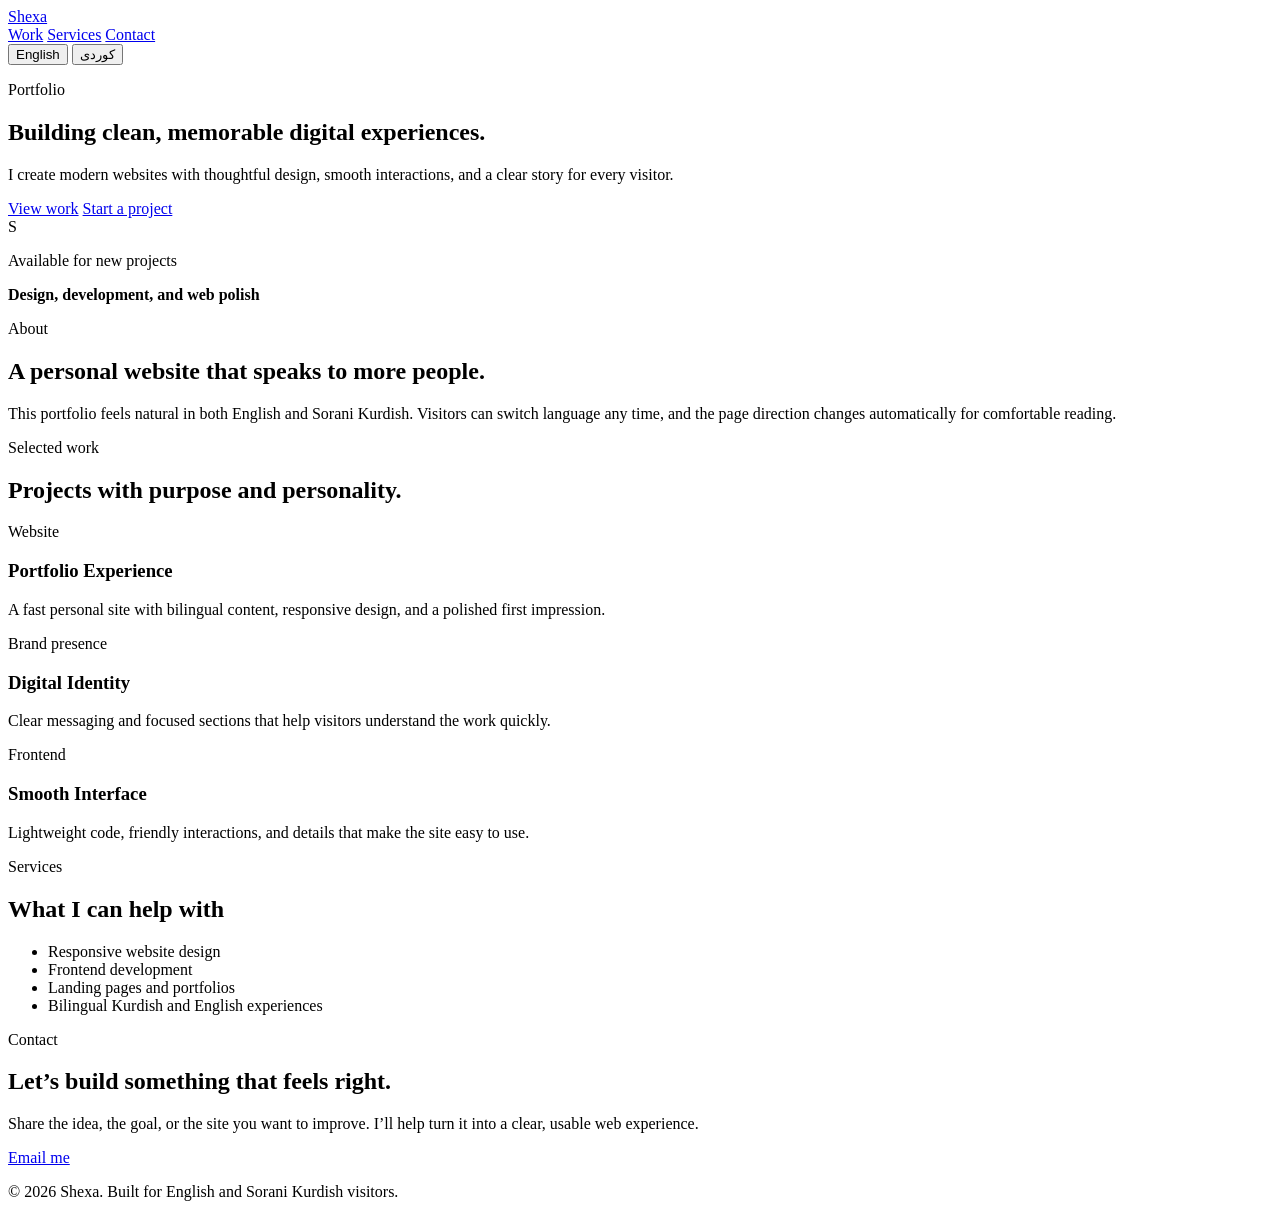
==== index.html @ 01191fd8 "Add bilingual portfolio page" ====
<!doctype html>
<html lang="en" dir="ltr">
  <head>
    <meta charset="UTF-8" />
    <meta name="viewport" content="width=device-width, initial-scale=1.0" />
    <meta name="description" content="Shexa portfolio with English and Sorani Kurdish language support." />
    <title>Shexa Portfolio</title>
    <link rel="preconnect" href="https://fonts.googleapis.com" />
    <link rel="preconnect" href="https://fonts.gstatic.com" crossorigin />
    <link href="https://fonts.googleapis.com/css2?family=Noto+Sans:wght@400;600;700;800&family=Noto+Sans+Arabic:wght@400;600;700;800&display=swap" rel="stylesheet" />
    <link rel="stylesheet" href="styles.css" />
  </head>
  <body>
    <header class="site-header">
      <a class="brand" href="#top">Shexa</a>
      <nav class="main-nav" aria-label="Primary navigation">
        <a href="#work" data-i18n="nav.work">Work</a>
        <a href="#services" data-i18n="nav.services">Services</a>
        <a href="#contact" data-i18n="nav.contact">Contact</a>
      </nav>
      <div class="language-switcher" aria-label="Language selector">
        <button class="lang-button active" type="button" data-lang="en" aria-pressed="true"><span class="flag flag-us" aria-hidden="true"></span><span>English</span></button>
        <button class="lang-button" type="button" data-lang="ku" aria-pressed="false"><span class="flag flag-kurdistan" aria-hidden="true"></span><span>کوردی</span></button>
      </div>
    </header>

    <main id="top">
      <section class="hero">
        <div class="hero-copy">
          <p class="eyebrow" data-i18n="hero.eyebrow">Portfolio</p>
          <h1 data-i18n="hero.title">Building clean, memorable digital experiences.</h1>
          <p class="hero-text" data-i18n="hero.text">I create modern websites with thoughtful design, smooth interactions, and a clear story for every visitor.</p>
          <div class="hero-actions">
            <a class="primary-action" href="#work" data-i18n="hero.primary">View work</a>
            <a class="secondary-action" href="#contact" data-i18n="hero.secondary">Start a project</a>
          </div>
        </div>
        <div class="hero-panel" aria-label="Portfolio highlight">
          <div class="profile-mark">S</div>
          <p data-i18n="hero.panelLabel">Available for new projects</p>
          <strong data-i18n="hero.panelTitle">Design, development, and web polish</strong>
        </div>
      </section>

      <section class="section intro">
        <p class="section-kicker" data-i18n="intro.kicker">About</p>
        <h2 data-i18n="intro.title">A personal website that speaks to more people.</h2>
        <p data-i18n="intro.text">This portfolio feels natural in both English and Sorani Kurdish. Visitors can switch language any time, and the page direction changes automatically for comfortable reading.</p>
      </section>

      <section class="section" id="work">
        <p class="section-kicker" data-i18n="work.kicker">Selected work</p>
        <h2 data-i18n="work.title">Projects with purpose and personality.</h2>
        <div class="project-grid">
          <article class="project-card"><span data-i18n="work.card1Type">Website</span><h3 data-i18n="work.card1Title">Portfolio Experience</h3><p data-i18n="work.card1Text">A fast personal site with bilingual content, responsive design, and a polished first impression.</p></article>
          <article class="project-card"><span data-i18n="work.card2Type">Brand presence</span><h3 data-i18n="work.card2Title">Digital Identity</h3><p data-i18n="work.card2Text">Clear messaging and focused sections that help visitors understand the work quickly.</p></article>
          <article class="project-card"><span data-i18n="work.card3Type">Frontend</span><h3 data-i18n="work.card3Title">Smooth Interface</h3><p data-i18n="work.card3Text">Lightweight code, friendly interactions, and details that make the site easy to use.</p></article>
        </div>
      </section>

      <section class="section services" id="services">
        <div><p class="section-kicker" data-i18n="services.kicker">Services</p><h2 data-i18n="services.title">What I can help with</h2></div>
        <ul class="service-list">
          <li data-i18n="services.item1">Responsive website design</li>
          <li data-i18n="services.item2">Frontend development</li>
          <li data-i18n="services.item3">Landing pages and portfolios</li>
          <li data-i18n="services.item4">Bilingual Kurdish and English experiences</li>
        </ul>
      </section>

      <section class="contact-band" id="contact">
        <p class="section-kicker" data-i18n="contact.kicker">Contact</p>
        <h2 data-i18n="contact.title">Let’s build something that feels right.</h2>
        <p data-i18n="contact.text">Share the idea, the goal, or the site you want to improve. I’ll help turn it into a clear, usable web experience.</p>
        <a class="primary-action" href="mailto:hello@example.com" data-i18n="contact.action">Email me</a>
      </section>
    </main>

    <footer class="site-footer"><p data-i18n="footer.copy">© 2026 Shexa. Built for English and Sorani Kurdish visitors.</p></footer>
    <script src="script.js"></script>
  </body>
</html>
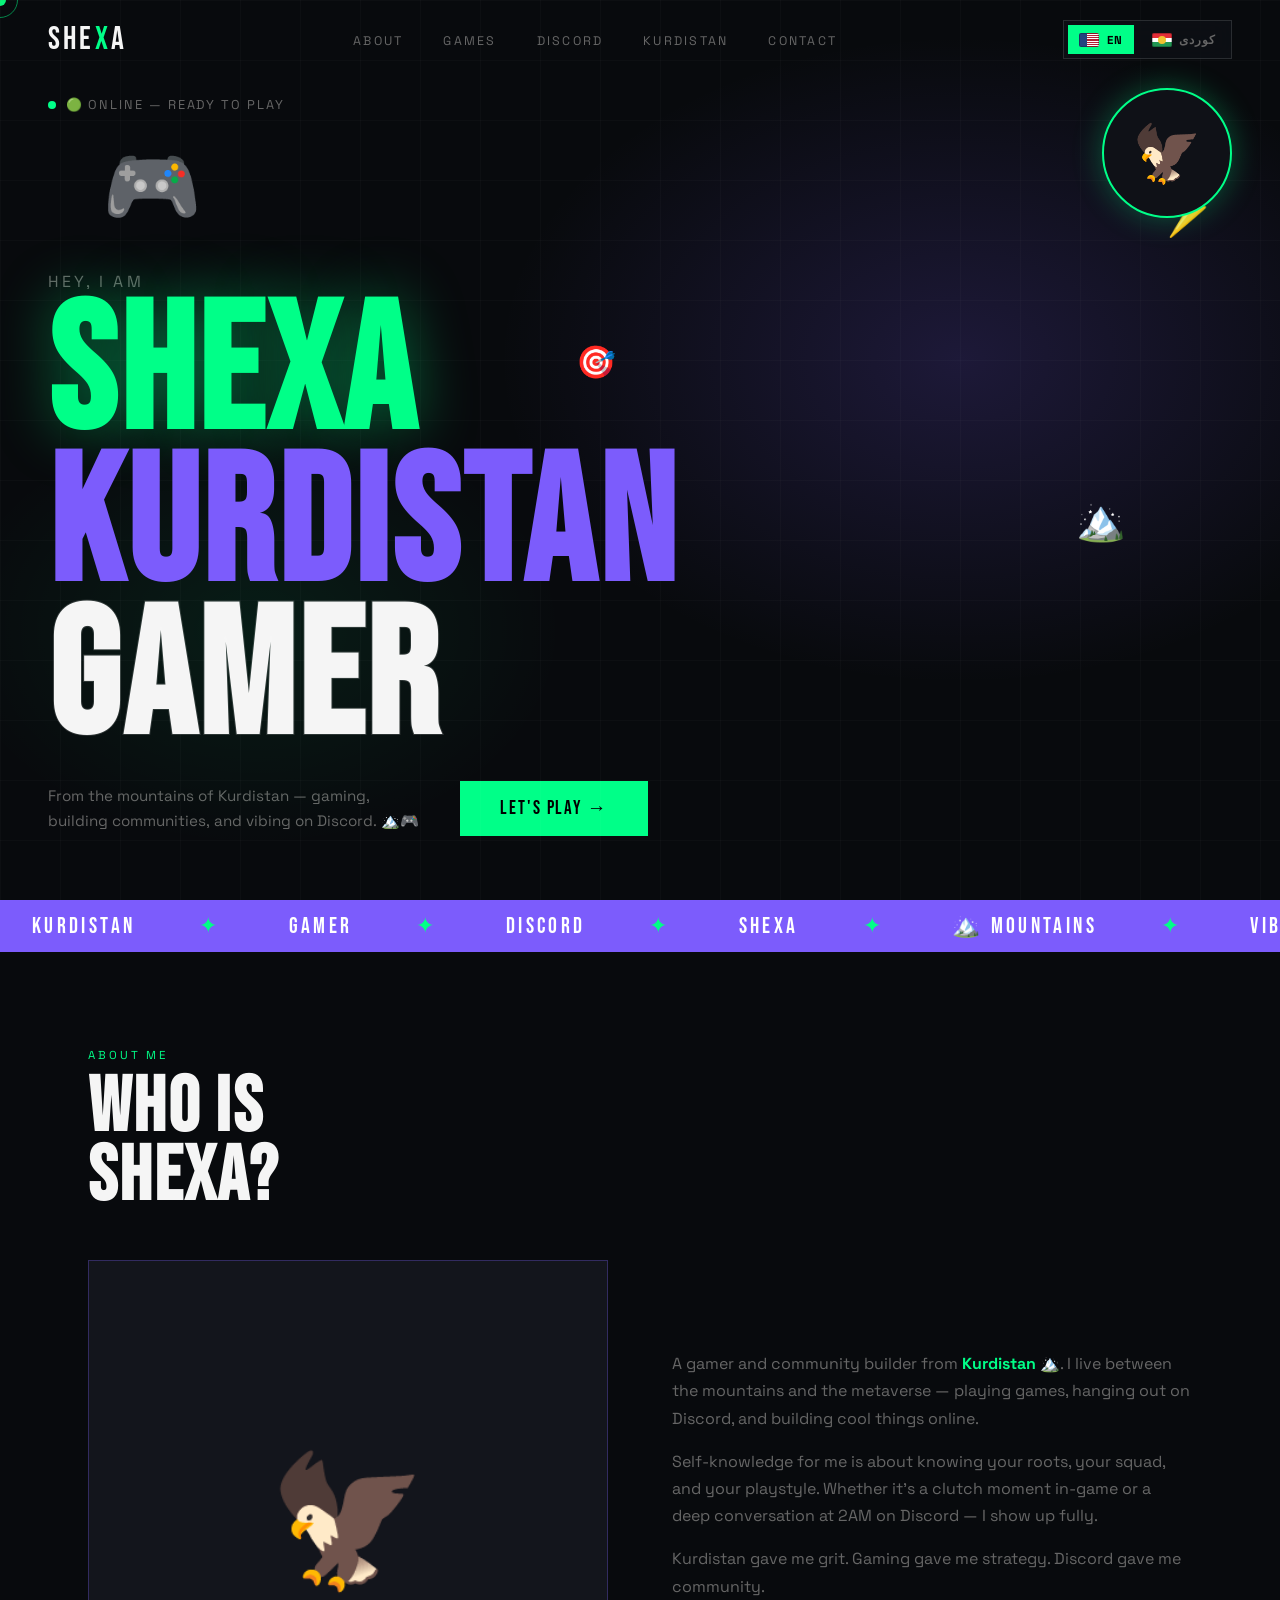
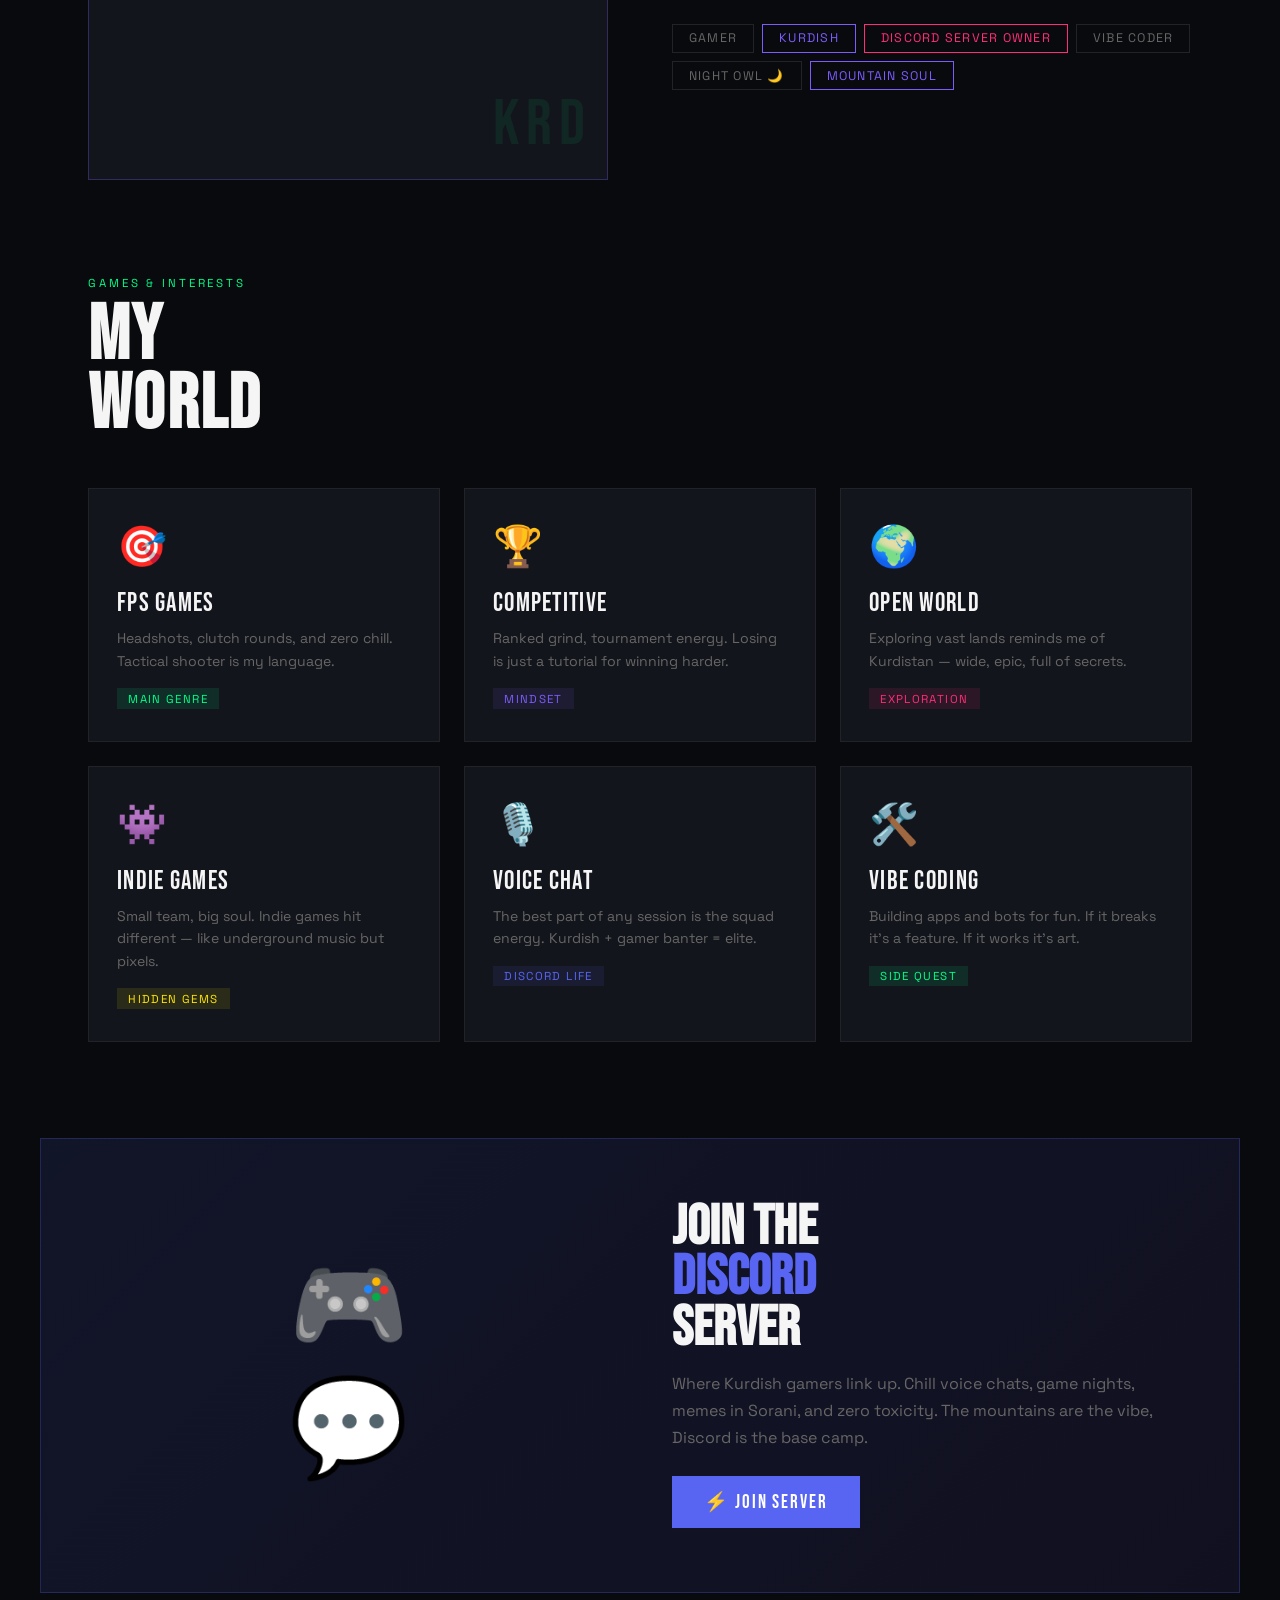
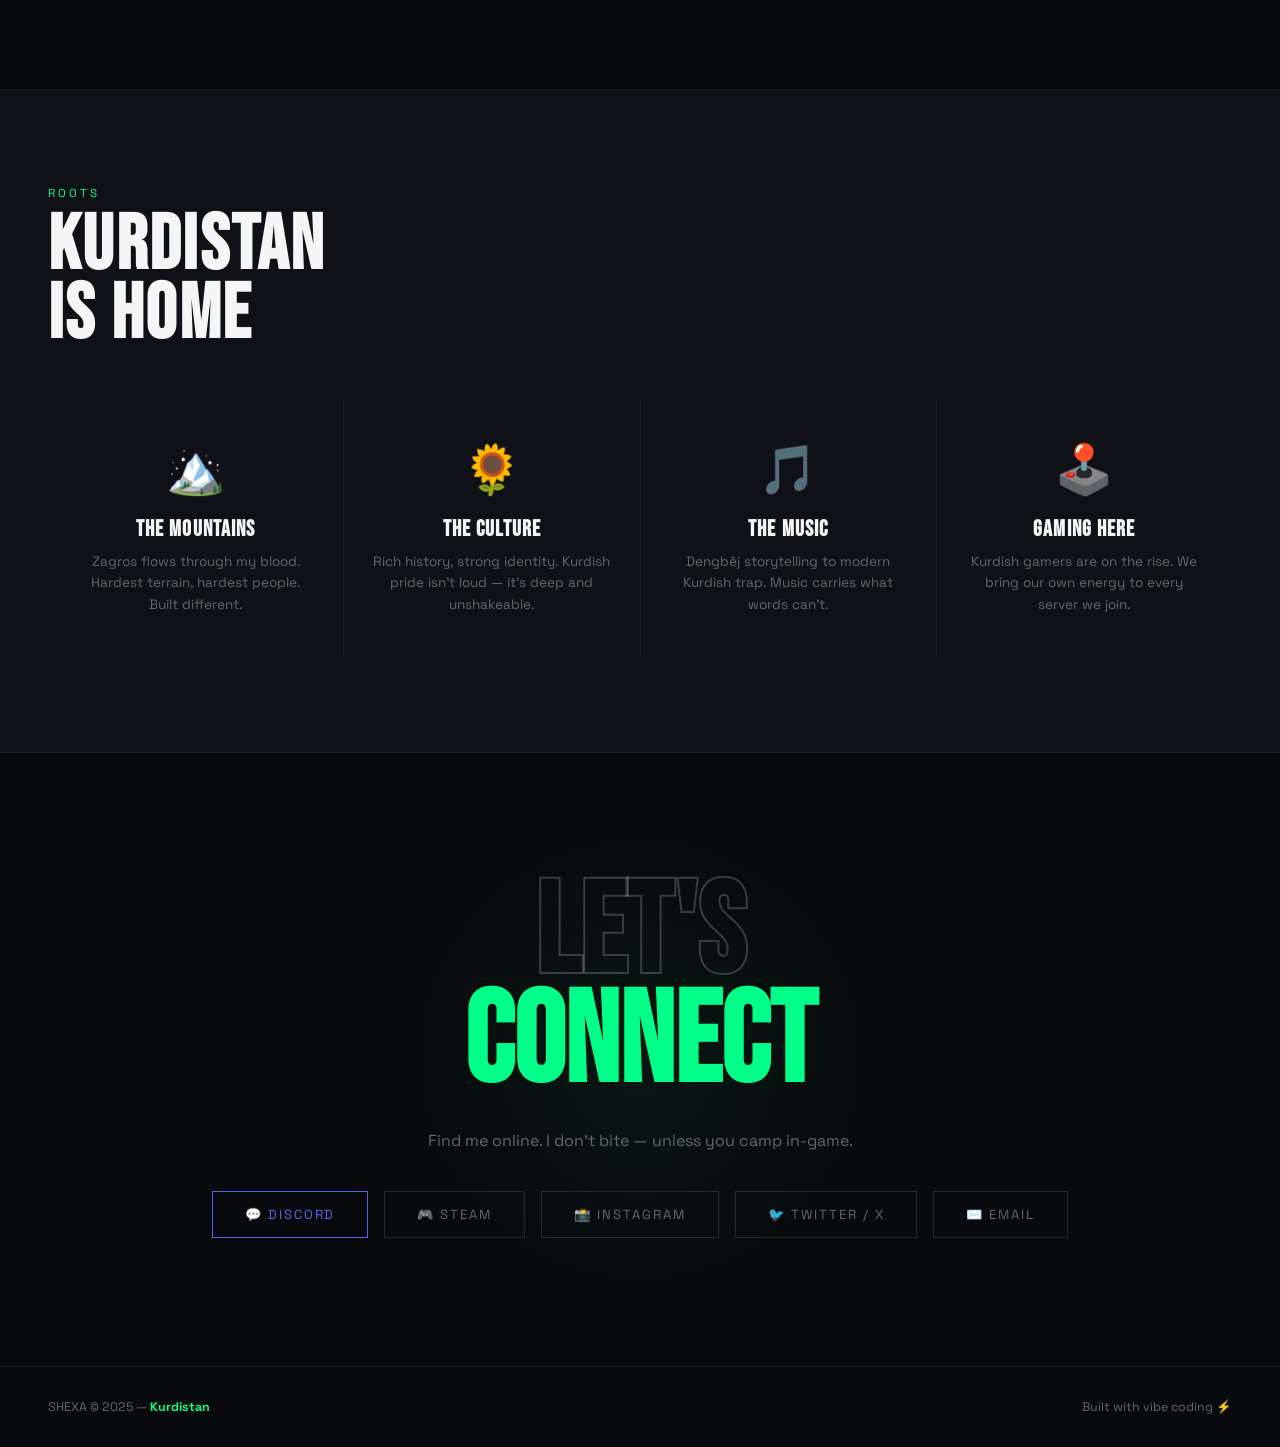
==== commit 45497dc8: "Restore original site with bilingual support" ====
--- a/index.html
+++ b/index.html
@@ -1,82 +1,429 @@
-<!doctype html>
+<!DOCTYPE html>
 <html lang="en" dir="ltr">
-  <head>
-    <meta charset="UTF-8" />
-    <meta name="viewport" content="width=device-width, initial-scale=1.0" />
-    <meta name="description" content="Shexa portfolio with English and Sorani Kurdish language support." />
-    <title>Shexa Portfolio</title>
-    <link rel="preconnect" href="https://fonts.googleapis.com" />
-    <link rel="preconnect" href="https://fonts.gstatic.com" crossorigin />
-    <link href="https://fonts.googleapis.com/css2?family=Noto+Sans:wght@400;600;700;800&family=Noto+Sans+Arabic:wght@400;600;700;800&display=swap" rel="stylesheet" />
-    <link rel="stylesheet" href="styles.css" />
-  </head>
-  <body>
-    <header class="site-header">
-      <a class="brand" href="#top">Shexa</a>
-      <nav class="main-nav" aria-label="Primary navigation">
-        <a href="#work" data-i18n="nav.work">Work</a>
-        <a href="#services" data-i18n="nav.services">Services</a>
-        <a href="#contact" data-i18n="nav.contact">Contact</a>
-      </nav>
-      <div class="language-switcher" aria-label="Language selector">
-        <button class="lang-button active" type="button" data-lang="en" aria-pressed="true"><span class="flag flag-us" aria-hidden="true"></span><span>English</span></button>
-        <button class="lang-button" type="button" data-lang="ku" aria-pressed="false"><span class="flag flag-kurdistan" aria-hidden="true"></span><span>کوردی</span></button>
+<head>
+<meta charset="UTF-8"/>
+<meta name="viewport" content="width=device-width,initial-scale=1.0"/>
+<title>Shexa Kurdistan Portfolio</title>
+<link href="https://fonts.googleapis.com/css2?family=Bebas+Neue&family=Noto+Sans+Arabic:wght@400;500;700&family=Space+Grotesk:wght@300;400;500;700&display=swap" rel="stylesheet"/>
+<style>
+*,*::before,*::after{box-sizing:border-box;margin:0;padding:0;}
+:root{
+  --bg:#080a0d;
+  --surface:#0f1117;
+  --card:#13151c;
+  --neon:#00ff88;
+  --purple:#7c5cfc;
+  --pink:#ff2d78;
+  --yellow:#ffe600;
+  --text:#f5f5f5;
+  --muted:#666;
+  --discord:#5865f2;
+  --bebas:'Bebas Neue',sans-serif;
+  --body:'Space Grotesk',sans-serif;
+  --kurdish:'Noto Sans Arabic','Space Grotesk',sans-serif;
+}
+html{scroll-behavior:smooth;}
+body{
+  background:var(--bg);
+  color:var(--text);
+  font-family:var(--body);
+  overflow-x:hidden;
+  cursor:none;
+}
+body[dir="rtl"]{font-family:var(--kurdish);}
+body[dir="rtl"] .hero-name,body[dir="rtl"] .sec-title,body[dir="rtl"] .gc-title,body[dir="rtl"] .discord-text h2,body[dir="rtl"] .contact-title,body[dir="rtl"] .nav-logo,body[dir="rtl"] .hero-cta,body[dir="rtl"] .discord-btn{font-family:var(--kurdish);font-weight:700;letter-spacing:0;}
+body[dir="rtl"] .nav-links a,body[dir="rtl"] .sec-label,body[dir="rtl"] .hero-eyebrow,body[dir="rtl"] .gc-tag,body[dir="rtl"] .cl{text-transform:none;letter-spacing:0;}
+.cursor{
+  width:12px;height:12px;
+  background:var(--neon);
+  border-radius:50%;
+  position:fixed;
+  pointer-events:none;
+  z-index:9999;
+  transform:translate(-50%,-50%);
+  transition:transform 0.1s,width 0.2s,height 0.2s;
+  mix-blend-mode:difference;
+}
+.cursor-ring{
+  width:36px;height:36px;
+  border:1px solid var(--neon);
+  border-radius:50%;
+  position:fixed;
+  pointer-events:none;
+  z-index:9998;
+  transform:translate(-50%,-50%);
+  transition:transform 0.15s ease,width 0.2s,height 0.2s;
+  opacity:0.5;
+}
+nav{
+  position:fixed;top:0;left:0;right:0;z-index:100;
+  display:flex;align-items:center;justify-content:space-between;
+  padding:1.25rem 3rem;
+  gap:2rem;
+}
+.nav-logo{
+  font-family:var(--bebas);
+  font-size:2rem;letter-spacing:0.1em;
+  color:var(--text);
+  position:relative;
+}
+.nav-logo span{color:var(--neon);}
+.nav-links{display:flex;gap:2.5rem;list-style:none;align-items:center;}
+.nav-links a{
+  color:var(--muted);text-decoration:none;
+  font-size:0.78rem;letter-spacing:0.18em;text-transform:uppercase;
+  transition:color 0.2s;
+}
+.nav-links a:hover{color:var(--neon);}
+.lang-switch{display:flex;align-items:center;gap:.45rem;padding:.25rem;border:1px solid rgba(255,255,255,.12);background:rgba(15,17,23,.72);backdrop-filter:blur(12px);}
+.lang-btn{display:inline-flex;align-items:center;gap:.45rem;border:0;background:transparent;color:var(--muted);font:700 .72rem var(--body);letter-spacing:.08em;text-transform:uppercase;padding:.45rem .7rem;cursor:none;transition:all .2s;}
+.lang-btn.active{background:var(--neon);color:#000;}
+.flag{width:20px;height:14px;display:inline-block;border-radius:2px;box-shadow:inset 0 0 0 1px rgba(0,0,0,.25);overflow:hidden;}
+.flag-us{background:linear-gradient(90deg,#24437f 0 42%,transparent 42%),repeating-linear-gradient(#b22234 0 7.69%,#fff 7.69% 15.38%);}
+.flag-krd{position:relative;background:linear-gradient(#e32d38 0 33.33%,#fff 33.33% 66.66%,#219653 66.66%);}
+.flag-krd::after{content:'';position:absolute;left:50%;top:50%;width:8px;height:8px;border-radius:50%;background:#f2c230;transform:translate(-50%,-50%);}
+.hero{
+  min-height:100vh;
+  display:flex;flex-direction:column;
+  justify-content:flex-end;
+  padding:0 3rem 4rem;
+  position:relative;overflow:hidden;
+}
+.hero-bg{
+  position:absolute;inset:0;
+  background:radial-gradient(ellipse 60% 60% at 75% 40%, rgba(124,92,252,0.18) 0%, transparent 60%),
+             radial-gradient(ellipse 40% 40% at 20% 70%, rgba(0,255,136,0.08) 0%, transparent 60%);
+}
+.hero-grid-overlay{
+  position:absolute;inset:0;
+  background-image:linear-gradient(rgba(255,255,255,0.02) 1px, transparent 1px),
+                   linear-gradient(90deg, rgba(255,255,255,0.02) 1px, transparent 1px);
+  background-size:60px 60px;
+}
+.hero-badge{
+  position:absolute;top:6rem;left:3rem;
+  display:flex;align-items:center;gap:0.6rem;
+  font-size:0.8rem;letter-spacing:0.15em;color:var(--muted);text-transform:uppercase;
+}
+body[dir="rtl"] .hero-badge{left:auto;right:3rem;letter-spacing:0;text-transform:none;}
+.hero-badge::before{content:'';width:8px;height:8px;background:var(--neon);border-radius:50%;animation:blink 1.5s infinite;}
+@keyframes blink{0%,100%{opacity:1}50%{opacity:0.2}}
+.blob{
+  position:absolute;font-size:5rem;
+  animation:float 5s ease-in-out infinite;
+  user-select:none;pointer-events:none;
+}
+.blob1{top:15%;left:8%;animation-delay:0s;}
+.blob2{top:20%;right:5%;font-size:3rem;animation-delay:1s;}
+.blob3{top:55%;right:12%;font-size:2.5rem;animation-delay:2s;}
+.blob4{top:38%;left:45%;font-size:2rem;animation-delay:0.5s;}
+@keyframes float{0%,100%{transform:translateY(0) rotate(0deg)}50%{transform:translateY(-20px) rotate(5deg)}}
+.avatar-wrap{
+  position:absolute;top:5.5rem;right:3rem;
+  width:130px;height:130px;
+  border-radius:50%;
+  border:2px solid var(--neon);
+  box-shadow:0 0 30px rgba(0,255,136,0.3);
+  overflow:hidden;
+  display:flex;align-items:center;justify-content:center;
+  background:var(--surface);
+  font-size:3.5rem;
+}
+body[dir="rtl"] .avatar-wrap{right:auto;left:3rem;}
+.hero-eyebrow{
+  font-size:1rem;letter-spacing:0.2em;text-transform:uppercase;
+  color:var(--muted);margin-bottom:0.5rem;
+}
+.hero-name{
+  font-family:var(--bebas);
+  font-size:clamp(5rem,14vw,13rem);
+  line-height:0.85;
+  letter-spacing:0.02em;
+  position:relative;
+  -webkit-text-stroke:2px rgba(255,255,255,0.15);
+  color:var(--text);
+}
+.hero-name .neon-word{color:var(--neon);-webkit-text-stroke:0px;text-shadow:0 0 60px rgba(0,255,136,0.4);}
+.hero-name .purple-word{color:var(--purple);-webkit-text-stroke:0px;}
+.hero-sub{display:flex;align-items:center;gap:2rem;margin-top:1.5rem;}
+.hero-desc{color:var(--muted);font-size:0.95rem;max-width:380px;line-height:1.6;}
+.hero-cta{
+  flex-shrink:0;
+  padding:1rem 2.5rem;
+  background:var(--neon);
+  color:#000;
+  font-family:var(--bebas);
+  font-size:1.2rem;letter-spacing:0.1em;
+  text-decoration:none;border:none;cursor:none;
+  transition:transform 0.2s,box-shadow 0.2s;
+  display:inline-block;
+}
+.hero-cta:hover{transform:scale(1.05);box-shadow:0 0 40px rgba(0,255,136,0.5);}
+.marquee-wrap{background:var(--purple);padding:0.75rem 0;overflow:hidden;white-space:nowrap;margin:0;}
+.marquee-track{display:inline-block;animation:marquee 18s linear infinite;}
+.marquee-track span{font-family:var(--bebas);font-size:1.4rem;letter-spacing:0.15em;color:#fff;margin:0 2rem;}
+body[dir="rtl"] .marquee-track span{font-family:var(--kurdish);letter-spacing:0;}
+.marquee-track span.dot{color:var(--neon);}
+@keyframes marquee{from{transform:translateX(0)}to{transform:translateX(-50%)}}
+.section{padding:6rem 3rem;max-width:1200px;margin:0 auto;}
+.sec-label{font-size:0.72rem;letter-spacing:0.25em;text-transform:uppercase;color:var(--neon);margin-bottom:0.75rem;}
+.sec-title{font-family:var(--bebas);font-size:clamp(3rem,6vw,5.5rem);line-height:0.9;letter-spacing:0.03em;margin-bottom:3rem;}
+.about-layout{display:grid;grid-template-columns:1fr 1fr;gap:4rem;align-items:center;}
+.about-img{aspect-ratio:1;background:var(--card);border:1px solid rgba(124,92,252,0.3);display:flex;align-items:center;justify-content:center;font-size:8rem;position:relative;overflow:hidden;}
+.about-img::after{content:'KRD';position:absolute;bottom:1rem;right:1rem;font-family:var(--bebas);font-size:4rem;color:rgba(0,255,136,0.08);letter-spacing:0.1em;}
+body[dir="rtl"] .about-img::after{right:auto;left:1rem;font-family:var(--kurdish);content:'کورد';letter-spacing:0;}
+.about-text p{color:var(--muted);margin-bottom:1rem;line-height:1.7;}
+.about-tags{display:flex;flex-wrap:wrap;gap:0.5rem;margin-top:1.5rem;}
+.tag{padding:0.35rem 1rem;font-size:0.78rem;letter-spacing:0.1em;text-transform:uppercase;border:1px solid rgba(255,255,255,0.1);color:var(--muted);transition:all 0.2s;cursor:none;}
+body[dir="rtl"] .tag{letter-spacing:0;text-transform:none;}
+.tag:hover{border-color:var(--neon);color:var(--neon);}
+.tag.purple{border-color:var(--purple);color:var(--purple);}
+.tag.pink{border-color:var(--pink);color:var(--pink);}
+.games-grid{display:grid;grid-template-columns:repeat(3,1fr);gap:1.5rem;}
+.game-card{background:var(--card);border:1px solid rgba(255,255,255,0.06);padding:2rem 1.75rem;position:relative;overflow:hidden;transition:transform 0.3s,border-color 0.3s;cursor:none;}
+.game-card:hover{transform:translateY(-6px);border-color:rgba(255,255,255,0.15);}
+.game-card:hover .gc-accent{opacity:1;}
+.gc-accent{position:absolute;top:0;left:0;right:0;height:3px;opacity:0;transition:opacity 0.3s;}
+.game-card:nth-child(1) .gc-accent{background:var(--neon);}.game-card:nth-child(2) .gc-accent{background:var(--purple);}.game-card:nth-child(3) .gc-accent{background:var(--pink);}.game-card:nth-child(4) .gc-accent{background:var(--yellow);}.game-card:nth-child(5) .gc-accent{background:var(--discord);}.game-card:nth-child(6) .gc-accent{background:var(--neon);}
+.gc-icon{font-size:2.5rem;margin-bottom:1rem;}
+.gc-title{font-family:var(--bebas);font-size:1.6rem;letter-spacing:0.05em;margin-bottom:0.5rem;}
+.gc-desc{color:var(--muted);font-size:0.88rem;line-height:1.6;}
+.gc-tag{display:inline-block;margin-top:1rem;padding:0.2rem 0.7rem;font-size:0.72rem;letter-spacing:0.12em;text-transform:uppercase;}
+.discord-section{background:linear-gradient(135deg, rgba(88,101,242,0.12) 0%, rgba(124,92,252,0.08) 100%);border:1px solid rgba(88,101,242,0.25);padding:4rem 3rem;display:grid;grid-template-columns:1fr 1fr;gap:4rem;align-items:center;max-width:1200px;margin:0 auto 6rem;}
+.discord-icon{font-size:6rem;text-align:center;animation:pulse 3s ease-in-out infinite;}
+@keyframes pulse{0%,100%{transform:scale(1)}50%{transform:scale(1.08)}}
+.discord-text h2{font-family:var(--bebas);font-size:3.5rem;line-height:0.9;margin-bottom:1rem;}
+.discord-text h2 span{color:var(--discord);}
+.discord-text p{color:var(--muted);margin-bottom:1.5rem;line-height:1.7;}
+.discord-btn{display:inline-flex;align-items:center;gap:0.75rem;padding:0.9rem 2rem;background:var(--discord);color:#fff;font-family:var(--bebas);font-size:1.2rem;letter-spacing:0.1em;text-decoration:none;border:none;cursor:none;transition:transform 0.2s,box-shadow 0.2s;}
+.discord-btn:hover{transform:scale(1.04);box-shadow:0 0 30px rgba(88,101,242,0.5);}
+.krd-section{background:var(--surface);border-top:1px solid rgba(255,255,255,0.05);border-bottom:1px solid rgba(255,255,255,0.05);padding:6rem 3rem;}
+.krd-inner{max-width:1200px;margin:0 auto;}
+.krd-grid{display:grid;grid-template-columns:repeat(4,1fr);gap:1px;background:rgba(255,255,255,0.05);margin-top:3rem;}
+.krd-tile{background:var(--surface);padding:2.5rem 1.75rem;text-align:center;transition:background 0.3s;cursor:none;}
+.krd-tile:hover{background:var(--card);}
+.krd-flag{font-size:3rem;margin-bottom:1rem;}
+.krd-tile h3{font-family:var(--bebas);font-size:1.4rem;letter-spacing:0.05em;margin-bottom:0.5rem;}
+body[dir="rtl"] .krd-tile h3{font-family:var(--kurdish);letter-spacing:0;}
+.krd-tile p{color:var(--muted);font-size:0.85rem;line-height:1.6;}
+.contact-wrap{text-align:center;padding:8rem 3rem;position:relative;overflow:hidden;}
+.contact-wrap::before{content:'';position:absolute;width:500px;height:500px;border-radius:50%;background:radial-gradient(circle, rgba(0,255,136,0.05) 0%, transparent 70%);top:50%;left:50%;transform:translate(-50%,-50%);pointer-events:none;}
+.contact-title{font-family:var(--bebas);font-size:clamp(4rem,10vw,9rem);line-height:0.85;margin-bottom:2rem;}
+.contact-title .outline{-webkit-text-stroke:2px rgba(255,255,255,0.2);color:transparent;}
+.contact-title .filled{color:var(--neon);}
+.contact-links{display:flex;gap:1rem;justify-content:center;flex-wrap:wrap;}
+.cl{padding:0.85rem 2rem;font-size:0.82rem;letter-spacing:0.15em;text-transform:uppercase;text-decoration:none;border:1px solid rgba(255,255,255,0.12);color:var(--muted);transition:all 0.2s;cursor:none;}
+.cl:hover{border-color:var(--neon);color:var(--neon);}.cl.disc{border-color:var(--discord);color:var(--discord);}.cl.disc:hover{background:var(--discord);color:#fff;}
+footer{border-top:1px solid rgba(255,255,255,0.05);padding:2rem 3rem;display:flex;justify-content:space-between;align-items:center;font-size:0.78rem;color:var(--muted);font-family:var(--body);}
+footer span b{color:var(--neon);}
+@media(max-width:900px){body{cursor:auto}.cursor,.cursor-ring{display:none}nav{padding:1rem 1.25rem;align-items:flex-start}.nav-links{gap:1rem;flex-wrap:wrap;justify-content:flex-end}.lang-switch{order:3}.hero{padding:0 1.25rem 3rem}.hero-badge{left:1.25rem}.avatar-wrap{right:1.25rem;width:92px;height:92px;font-size:2.8rem}.hero-sub{display:block}.hero-cta{margin-top:1.5rem}.about-layout,.games-grid,.discord-section,.krd-grid{grid-template-columns:1fr}.section,.krd-section,.contact-wrap{padding-left:1.25rem;padding-right:1.25rem}footer{display:block}.footer-built{display:block;margin-top:.6rem}}
+</style>
+</head>
+<body>
+
+<div class="cursor" id="cursor"></div>
+<div class="cursor-ring" id="ring"></div>
+
+<nav>
+  <div class="nav-logo">SHE<span>X</span>A</div>
+  <ul class="nav-links">
+    <li><a href="#about" data-i18n="nav.about">About</a></li>
+    <li><a href="#games" data-i18n="nav.games">Games</a></li>
+    <li><a href="#discord" data-i18n="nav.discord">Discord</a></li>
+    <li><a href="#kurdistan" data-i18n="nav.kurdistan">Kurdistan</a></li>
+    <li><a href="#contact" data-i18n="nav.contact">Contact</a></li>
+  </ul>
+  <div class="lang-switch" aria-label="Language selector">
+    <button class="lang-btn active" type="button" data-lang="en" aria-pressed="true"><span class="flag flag-us" aria-hidden="true"></span><span>EN</span></button>
+    <button class="lang-btn" type="button" data-lang="ku" aria-pressed="false"><span class="flag flag-krd" aria-hidden="true"></span><span>کوردی</span></button>
+  </div>
+</nav>
+
+<section class="hero">
+  <div class="hero-bg"></div>
+  <div class="hero-grid-overlay"></div>
+  <div class="hero-badge" data-i18n="hero.badge">🟢 Online — Ready to play</div>
+  <div class="blob blob1">🎮</div>
+  <div class="blob blob2">⚡</div>
+  <div class="blob blob3">🏔️</div>
+  <div class="blob blob4">🎯</div>
+  <div class="avatar-wrap">🦅</div>
+  <p class="hero-eyebrow" data-i18n="hero.eyebrow">Hey, I am</p>
+  <h1 class="hero-name">
+    <span class="neon-word" data-i18n="hero.name">SHEXA</span><br>
+    <span class="purple-word" data-i18n="hero.kurdistan">KURDISTAN</span><br>
+    <span data-i18n="hero.gamer">GAMER</span>
+  </h1>
+  <div class="hero-sub">
+    <p class="hero-desc" data-i18n="hero.desc">From the mountains of Kurdistan — gaming, building communities, and vibing on Discord. 🏔️🎮</p>
+    <a href="#contact" class="hero-cta" data-i18n="hero.cta">LET'S PLAY →</a>
+  </div>
+</section>
+
+<div class="marquee-wrap">
+  <div class="marquee-track">
+    <span data-i18n="marquee.kurdistan">KURDISTAN</span><span class="dot">✦</span>
+    <span data-i18n="marquee.gamer">GAMER</span><span class="dot">✦</span>
+    <span>DISCORD</span><span class="dot">✦</span>
+    <span>SHEXA</span><span class="dot">✦</span>
+    <span data-i18n="marquee.mountains">🏔️ MOUNTAINS</span><span class="dot">✦</span>
+    <span data-i18n="marquee.vibe">VIBE CODER</span><span class="dot">✦</span>
+    <span data-i18n="marquee.kurdistan2">KURDISTAN</span><span class="dot">✦</span>
+    <span data-i18n="marquee.gamer2">GAMER</span><span class="dot">✦</span>
+    <span>DISCORD</span><span class="dot">✦</span>
+    <span>SHEXA</span><span class="dot">✦</span>
+    <span data-i18n="marquee.mountains2">🏔️ MOUNTAINS</span><span class="dot">✦</span>
+    <span data-i18n="marquee.vibe2">VIBE CODER</span><span class="dot">✦</span>
+  </div>
+</div>
+
+<section class="section" id="about">
+  <p class="sec-label" data-i18n="about.label">About Me</p>
+  <h2 class="sec-title" data-i18n="about.title">WHO IS<br>SHEXA?</h2>
+  <div class="about-layout">
+    <div class="about-img">🦅</div>
+    <div class="about-text">
+      <p data-i18n="about.p1">A gamer and community builder from <strong style="color:var(--neon)">Kurdistan</strong> 🏔️. I live between the mountains and the metaverse — playing games, hanging out on Discord, and building cool things online.</p>
+      <p data-i18n="about.p2">Self-knowledge for me is about knowing your roots, your squad, and your playstyle. Whether it's a clutch moment in-game or a deep conversation at 2AM on Discord — I show up fully.</p>
+      <p data-i18n="about.p3">Kurdistan gave me grit. Gaming gave me strategy. Discord gave me community.</p>
+      <div class="about-tags">
+        <span class="tag" data-i18n="tag.gamer">Gamer</span>
+        <span class="tag purple" data-i18n="tag.kurdish">Kurdish</span>
+        <span class="tag pink" data-i18n="tag.discordOwner">Discord Server Owner</span>
+        <span class="tag" data-i18n="tag.vibeCoder">Vibe Coder</span>
+        <span class="tag" data-i18n="tag.nightOwl">Night Owl 🌙</span>
+        <span class="tag purple" data-i18n="tag.mountainSoul">Mountain Soul</span>
       </div>
-    </header>
-
-    <main id="top">
-      <section class="hero">
-        <div class="hero-copy">
-          <p class="eyebrow" data-i18n="hero.eyebrow">Portfolio</p>
-          <h1 data-i18n="hero.title">Building clean, memorable digital experiences.</h1>
-          <p class="hero-text" data-i18n="hero.text">I create modern websites with thoughtful design, smooth interactions, and a clear story for every visitor.</p>
-          <div class="hero-actions">
-            <a class="primary-action" href="#work" data-i18n="hero.primary">View work</a>
-            <a class="secondary-action" href="#contact" data-i18n="hero.secondary">Start a project</a>
-          </div>
-        </div>
-        <div class="hero-panel" aria-label="Portfolio highlight">
-          <div class="profile-mark">S</div>
-          <p data-i18n="hero.panelLabel">Available for new projects</p>
-          <strong data-i18n="hero.panelTitle">Design, development, and web polish</strong>
-        </div>
-      </section>
-
-      <section class="section intro">
-        <p class="section-kicker" data-i18n="intro.kicker">About</p>
-        <h2 data-i18n="intro.title">A personal website that speaks to more people.</h2>
-        <p data-i18n="intro.text">This portfolio feels natural in both English and Sorani Kurdish. Visitors can switch language any time, and the page direction changes automatically for comfortable reading.</p>
-      </section>
-
-      <section class="section" id="work">
-        <p class="section-kicker" data-i18n="work.kicker">Selected work</p>
-        <h2 data-i18n="work.title">Projects with purpose and personality.</h2>
-        <div class="project-grid">
-          <article class="project-card"><span data-i18n="work.card1Type">Website</span><h3 data-i18n="work.card1Title">Portfolio Experience</h3><p data-i18n="work.card1Text">A fast personal site with bilingual content, responsive design, and a polished first impression.</p></article>
-          <article class="project-card"><span data-i18n="work.card2Type">Brand presence</span><h3 data-i18n="work.card2Title">Digital Identity</h3><p data-i18n="work.card2Text">Clear messaging and focused sections that help visitors understand the work quickly.</p></article>
-          <article class="project-card"><span data-i18n="work.card3Type">Frontend</span><h3 data-i18n="work.card3Title">Smooth Interface</h3><p data-i18n="work.card3Text">Lightweight code, friendly interactions, and details that make the site easy to use.</p></article>
-        </div>
-      </section>
-
-      <section class="section services" id="services">
-        <div><p class="section-kicker" data-i18n="services.kicker">Services</p><h2 data-i18n="services.title">What I can help with</h2></div>
-        <ul class="service-list">
-          <li data-i18n="services.item1">Responsive website design</li>
-          <li data-i18n="services.item2">Frontend development</li>
-          <li data-i18n="services.item3">Landing pages and portfolios</li>
-          <li data-i18n="services.item4">Bilingual Kurdish and English experiences</li>
-        </ul>
-      </section>
-
-      <section class="contact-band" id="contact">
-        <p class="section-kicker" data-i18n="contact.kicker">Contact</p>
-        <h2 data-i18n="contact.title">Let’s build something that feels right.</h2>
-        <p data-i18n="contact.text">Share the idea, the goal, or the site you want to improve. I’ll help turn it into a clear, usable web experience.</p>
-        <a class="primary-action" href="mailto:hello@example.com" data-i18n="contact.action">Email me</a>
-      </section>
-    </main>
-
-    <footer class="site-footer"><p data-i18n="footer.copy">© 2026 Shexa. Built for English and Sorani Kurdish visitors.</p></footer>
-    <script src="script.js"></script>
-  </body>
+    </div>
+  </div>
+</section>
+
+<section class="section" id="games" style="padding-top:0;">
+  <p class="sec-label" data-i18n="games.label">Games & Interests</p>
+  <h2 class="sec-title" data-i18n="games.title">MY<br>WORLD</h2>
+  <div class="games-grid">
+    <div class="game-card"><div class="gc-accent"></div><div class="gc-icon">🎯</div><div class="gc-title" data-i18n="game1.title">FPS Games</div><p class="gc-desc" data-i18n="game1.desc">Headshots, clutch rounds, and zero chill. Tactical shooter is my language.</p><span class="gc-tag" style="background:rgba(0,255,136,0.1);color:var(--neon);" data-i18n="game1.tag">Main Genre</span></div>
+    <div class="game-card"><div class="gc-accent"></div><div class="gc-icon">🏆</div><div class="gc-title" data-i18n="game2.title">Competitive</div><p class="gc-desc" data-i18n="game2.desc">Ranked grind, tournament energy. Losing is just a tutorial for winning harder.</p><span class="gc-tag" style="background:rgba(124,92,252,0.1);color:var(--purple);" data-i18n="game2.tag">Mindset</span></div>
+    <div class="game-card"><div class="gc-accent"></div><div class="gc-icon">🌍</div><div class="gc-title" data-i18n="game3.title">Open World</div><p class="gc-desc" data-i18n="game3.desc">Exploring vast lands reminds me of Kurdistan — wide, epic, full of secrets.</p><span class="gc-tag" style="background:rgba(255,45,120,0.1);color:var(--pink);" data-i18n="game3.tag">Exploration</span></div>
+    <div class="game-card"><div class="gc-accent"></div><div class="gc-icon">👾</div><div class="gc-title" data-i18n="game4.title">Indie Games</div><p class="gc-desc" data-i18n="game4.desc">Small team, big soul. Indie games hit different — like underground music but pixels.</p><span class="gc-tag" style="background:rgba(255,230,0,0.1);color:var(--yellow);" data-i18n="game4.tag">Hidden Gems</span></div>
+    <div class="game-card"><div class="gc-accent"></div><div class="gc-icon">🎙️</div><div class="gc-title" data-i18n="game5.title">Voice Chat</div><p class="gc-desc" data-i18n="game5.desc">The best part of any session is the squad energy. Kurdish + gamer banter = elite.</p><span class="gc-tag" style="background:rgba(88,101,242,0.1);color:var(--discord);" data-i18n="game5.tag">Discord Life</span></div>
+    <div class="game-card"><div class="gc-accent"></div><div class="gc-icon">🛠️</div><div class="gc-title" data-i18n="game6.title">Vibe Coding</div><p class="gc-desc" data-i18n="game6.desc">Building apps and bots for fun. If it breaks it's a feature. If it works it's art.</p><span class="gc-tag" style="background:rgba(0,255,136,0.1);color:var(--neon);" data-i18n="game6.tag">Side Quest</span></div>
+  </div>
+</section>
+
+<div class="discord-section" id="discord">
+  <div class="discord-icon">🎮<br>💬</div>
+  <div class="discord-text">
+    <h2 data-i18n="discord.title">JOIN THE<br><span>DISCORD</span><br>SERVER</h2>
+    <p data-i18n="discord.desc">Where Kurdish gamers link up. Chill voice chats, game nights, memes in Sorani, and zero toxicity. The mountains are the vibe, Discord is the base camp.</p>
+    <a href="#" class="discord-btn" data-i18n="discord.cta">⚡ JOIN SERVER</a>
+  </div>
+</div>
+
+<div class="krd-section" id="kurdistan">
+  <div class="krd-inner">
+    <p class="sec-label" data-i18n="roots.label">Roots</p>
+    <h2 class="sec-title" data-i18n="roots.title">KURDISTAN<br>IS HOME</h2>
+    <div class="krd-grid">
+      <div class="krd-tile"><div class="krd-flag">🏔️</div><h3 data-i18n="root1.title">The Mountains</h3><p data-i18n="root1.desc">Zagros flows through my blood. Hardest terrain, hardest people. Built different.</p></div>
+      <div class="krd-tile"><div class="krd-flag">🌻</div><h3 data-i18n="root2.title">The Culture</h3><p data-i18n="root2.desc">Rich history, strong identity. Kurdish pride isn't loud — it's deep and unshakeable.</p></div>
+      <div class="krd-tile"><div class="krd-flag">🎵</div><h3 data-i18n="root3.title">The Music</h3><p data-i18n="root3.desc">Dengbêj storytelling to modern Kurdish trap. Music carries what words can't.</p></div>
+      <div class="krd-tile"><div class="krd-flag">🕹️</div><h3 data-i18n="root4.title">Gaming Here</h3><p data-i18n="root4.desc">Kurdish gamers are on the rise. We bring our own energy to every server we join.</p></div>
+    </div>
+  </div>
+</div>
+
+<section class="contact-wrap" id="contact">
+  <h2 class="contact-title" data-i18n="contact.title"><span class="outline">LET'S</span><br><span class="filled">CONNECT</span></h2>
+  <p style="color:var(--muted);margin-bottom:2.5rem;font-size:1rem;" data-i18n="contact.desc">Find me online. I don't bite — unless you camp in-game.</p>
+  <div class="contact-links">
+    <a href="#" class="cl disc" data-i18n="contact.discord">💬 Discord</a>
+    <a href="#" class="cl" data-i18n="contact.steam">🎮 Steam</a>
+    <a href="#" class="cl" data-i18n="contact.instagram">📸 Instagram</a>
+    <a href="#" class="cl" data-i18n="contact.twitter">🐦 Twitter / X</a>
+    <a href="#" class="cl" data-i18n="contact.email">✉️ Email</a>
+  </div>
+</section>
+
+<footer>
+  <span data-i18n="footer.copy">SHEXA © 2025 — <b>Kurdistan</b></span>
+  <span class="footer-built" data-i18n="footer.built">Built with vibe coding ⚡</span>
+</footer>
+
+<script>
+const translations={
+  en:{
+    "nav.about":"About","nav.games":"Games","nav.discord":"Discord","nav.kurdistan":"Kurdistan","nav.contact":"Contact",
+    "hero.badge":"🟢 Online — Ready to play","hero.eyebrow":"Hey, I am","hero.name":"SHEXA","hero.kurdistan":"KURDISTAN","hero.gamer":"GAMER","hero.desc":"From the mountains of Kurdistan — gaming, building communities, and vibing on Discord. 🏔️🎮","hero.cta":"LET'S PLAY →",
+    "marquee.kurdistan":"KURDISTAN","marquee.gamer":"GAMER","marquee.mountains":"🏔️ MOUNTAINS","marquee.vibe":"VIBE CODER","marquee.kurdistan2":"KURDISTAN","marquee.gamer2":"GAMER","marquee.mountains2":"🏔️ MOUNTAINS","marquee.vibe2":"VIBE CODER",
+    "about.label":"About Me","about.title":"WHO IS<br>SHEXA?","about.p1":"A gamer and community builder from <strong style=\"color:var(--neon)\">Kurdistan</strong> 🏔️. I live between the mountains and the metaverse — playing games, hanging out on Discord, and building cool things online.","about.p2":"Self-knowledge for me is about knowing your roots, your squad, and your playstyle. Whether it's a clutch moment in-game or a deep conversation at 2AM on Discord — I show up fully.","about.p3":"Kurdistan gave me grit. Gaming gave me strategy. Discord gave me community.",
+    "tag.gamer":"Gamer","tag.kurdish":"Kurdish","tag.discordOwner":"Discord Server Owner","tag.vibeCoder":"Vibe Coder","tag.nightOwl":"Night Owl 🌙","tag.mountainSoul":"Mountain Soul",
+    "games.label":"Games & Interests","games.title":"MY<br>WORLD","game1.title":"FPS Games","game1.desc":"Headshots, clutch rounds, and zero chill. Tactical shooter is my language.","game1.tag":"Main Genre","game2.title":"Competitive","game2.desc":"Ranked grind, tournament energy. Losing is just a tutorial for winning harder.","game2.tag":"Mindset","game3.title":"Open World","game3.desc":"Exploring vast lands reminds me of Kurdistan — wide, epic, full of secrets.","game3.tag":"Exploration","game4.title":"Indie Games","game4.desc":"Small team, big soul. Indie games hit different — like underground music but pixels.","game4.tag":"Hidden Gems","game5.title":"Voice Chat","game5.desc":"The best part of any session is the squad energy. Kurdish + gamer banter = elite.","game5.tag":"Discord Life","game6.title":"Vibe Coding","game6.desc":"Building apps and bots for fun. If it breaks it's a feature. If it works it's art.","game6.tag":"Side Quest",
+    "discord.title":"JOIN THE<br><span>DISCORD</span><br>SERVER","discord.desc":"Where Kurdish gamers link up. Chill voice chats, game nights, memes in Sorani, and zero toxicity. The mountains are the vibe, Discord is the base camp.","discord.cta":"⚡ JOIN SERVER",
+    "roots.label":"Roots","roots.title":"KURDISTAN<br>IS HOME","root1.title":"The Mountains","root1.desc":"Zagros flows through my blood. Hardest terrain, hardest people. Built different.","root2.title":"The Culture","root2.desc":"Rich history, strong identity. Kurdish pride isn't loud — it's deep and unshakeable.","root3.title":"The Music","root3.desc":"Dengbêj storytelling to modern Kurdish trap. Music carries what words can't.","root4.title":"Gaming Here","root4.desc":"Kurdish gamers are on the rise. We bring our own energy to every server we join.",
+    "contact.title":"<span class=\"outline\">LET'S</span><br><span class=\"filled\">CONNECT</span>","contact.desc":"Find me online. I don't bite — unless you camp in-game.","contact.discord":"💬 Discord","contact.steam":"🎮 Steam","contact.instagram":"📸 Instagram","contact.twitter":"🐦 Twitter / X","contact.email":"✉️ Email","footer.copy":"SHEXA © 2025 — <b>Kurdistan</b>","footer.built":"Built with vibe coding ⚡"
+  },
+  ku:{
+    "nav.about":"دەربارە","nav.games":"یارییەکان","nav.discord":"دیسکۆرد","nav.kurdistan":"کوردستان","nav.contact":"پەیوەندی",
+    "hero.badge":"🟢 ئۆنلاین — ئامادەم بۆ یاری","hero.eyebrow":"سڵاو، من","hero.name":"شێخا","hero.kurdistan":"کوردستان","hero.gamer":"گەیمەر","hero.desc":"لە شاخەکانی کوردستانەوە — یاری دەکەم، کۆمەڵگە دروست دەکەم، و لە دیسکۆرددا ڤایب دەکەم. 🏔️🎮","hero.cta":"با یاری بکەین ←",
+    "marquee.kurdistan":"کوردستان","marquee.gamer":"گەیمەر","marquee.mountains":"🏔️ شاخەکان","marquee.vibe":"ڤایب کۆدەر","marquee.kurdistan2":"کوردستان","marquee.gamer2":"گەیمەر","marquee.mountains2":"🏔️ شاخەکان","marquee.vibe2":"ڤایب کۆدەر",
+    "about.label":"دەربارەی من","about.title":"شێخا<br>کێیە؟","about.p1":"گەیمەر و دروستکەری کۆمەڵگەم لە <strong style=\"color:var(--neon)\">کوردستان</strong> 🏔️. لە نێوان شاخەکان و جیهانی ئۆنلاین دەژیم — یاری دەکەم، لە دیسکۆرددا لەگەڵ هاوڕێکانم دەبم، و شتی خۆش دروست دەکەم.","about.p2":"خۆناسین لای من ئەوەیە ڕەگ و ڕیشەت، سکوادەکەت، و شێوازی یاریکردنت بناسیت. چ ساتێکی گرنگی ناو یاری بێت، چ قسەیەکی قووڵی ٢ی شەو لە دیسکۆرد — من بە تەواوی ئامادەم.","about.p3":"کوردستان ورەم پێدا. یاری ستراتیژیم فێرکرد. دیسکۆرد کۆمەڵگەی پێدام.",
+    "tag.gamer":"گەیمەر","tag.kurdish":"کورد","tag.discordOwner":"خاوەنی سێرڤەری دیسکۆرد","tag.vibeCoder":"ڤایب کۆدەر","tag.nightOwl":"شەو بێدار 🌙","tag.mountainSoul":"گیانی شاخ",
+    "games.label":"یاری و ئارەزووەکان","games.title":"جیهانی<br>من","game1.title":"یاری FPS","game1.desc":"هێدشات، ڕاوندی کلەچ، و هیچ ساردبوونەوەیەک نییە. شووتەری تاکتیکی زمانی منە.","game1.tag":"ژانری سەرەکی","game2.title":"کێبڕکێ","game2.desc":"ڕانک، وزەی تۆرنەمێنت. دۆڕان تەنها فێرکارییە بۆ بردنەوەی بەهێزتر.","game2.tag":"بیرکردنەوە","game3.title":"جیهانی کراوە","game3.desc":"گەڕان لە خاکی فراواندا کوردستانم بیر دەخاتەوە — فراوان، مەزن، و پڕ نهێنی.","game3.tag":"گەڕان","game4.title":"یاری ئیندی","game4.desc":"تیمی بچووک، گیانی گەورە. یاری ئیندی هەستێکی تایبەتی هەیە — وەک میوزیکی ژێرزەمینی بە پیکسڵ.","game4.tag":"گەوهەری شاراوە","game5.title":"ڤۆیس چات","game5.desc":"باشترین بەشی هەر سێشنێک وزەی سکوادەکەیە. کوردی + قسەی گەیمەر = ئاستی بەرز.","game5.tag":"ژیانی دیسکۆرد","game6.title":"ڤایب کۆدینگ","game6.desc":"دروستکردنی ئەپ و بۆت بۆ خۆشی. ئەگەر تێکبچێت تایبەتمەندییە. ئەگەر کار بکات هونەرە.","game6.tag":"ساید کوێست",
+    "discord.title":"بەشداری<br><span>دیسکۆرد</span><br>بکە","discord.desc":"شوێنێک کە گەیمەرە کوردەکان پێکەوە دەبن. ڤۆیس چاتی ئارام، شەوی یاری، میمی سۆرانی، و بێ تووشبوون. شاخەکان ڤایبن، دیسکۆرد بنکەیە.","discord.cta":"⚡ بچۆ ناو سێرڤەر",
+    "roots.label":"ڕەگ و ڕیشە","roots.title":"کوردستان<br>ماڵەوەیە","root1.title":"شاخەکان","root1.desc":"زاگرۆس لە خوێنمدا دەڕوات. سەختترین خاک، بەهێزترین خەڵک. جیاواز دروستکراوین.","root2.title":"کلتوور","root2.desc":"مێژووی دەوڵەمەند، ناسنامەی بەهێز. شانازی کوردی زۆر هاوار ناکات — قووڵ و نەجوڵاوە.","root3.title":"میوزیک","root3.desc":"لە چیرۆکی دەنگبێژەوە تا ترەپێکی مۆدێرنی کوردی. میوزیک ئەوە هەڵدەگرێت کە وشە ناتوانێت.","root4.title":"گەیمینگ لێرە","root4.desc":"گەیمەرە کوردەکان ڕوو لە زیادبوونن. ئێمە وزەی خۆمان دەهێنین بۆ هەر سێرڤەرێک.",
+    "contact.title":"<span class=\"outline\">با</span><br><span class=\"filled\">پەیوەندی بکەین</span>","contact.desc":"لە ئۆنلاین بمبینە. نامگەزم — مەگەر لە یاری کمپ بکەیت.","contact.discord":"💬 دیسکۆرد","contact.steam":"🎮 ستیم","contact.instagram":"📸 ئینستاگرام","contact.twitter":"🐦 تویتەر / X","contact.email":"✉️ ئیمەیڵ","footer.copy":"شێخا © ٢٠٢٥ — <b>کوردستان</b>","footer.built":"دروستکراوە بە ڤایب کۆدینگ ⚡"
+  }
+};
+const languageMeta={en:{lang:'en',dir:'ltr',title:'Shexa Kurdistan Portfolio'},ku:{lang:'ku',dir:'rtl',title:'پۆرتفۆلیۆی شێخا کوردستان'}};
+const languageButtons=document.querySelectorAll('[data-lang]');
+const translatableElements=document.querySelectorAll('[data-i18n]');
+function setLanguage(language){
+  const selected=translations[language]?language:'en';
+  const meta=languageMeta[selected];
+  document.documentElement.lang=meta.lang;
+  document.documentElement.dir=meta.dir;
+  document.body.dir=meta.dir;
+  document.title=meta.title;
+  translatableElements.forEach((element)=>{
+    const value=translations[selected][element.dataset.i18n];
+    if(value) element.innerHTML=value;
+  });
+  languageButtons.forEach((button)=>{
+    const active=button.dataset.lang===selected;
+    button.classList.toggle('active',active);
+    button.setAttribute('aria-pressed',String(active));
+  });
+  localStorage.setItem('preferred-language',selected);
+}
+languageButtons.forEach((button)=>button.addEventListener('click',()=>setLanguage(button.dataset.lang)));
+setLanguage(localStorage.getItem('preferred-language')||'en');
+const cursor=document.getElementById('cursor');
+const ring=document.getElementById('ring');
+let mx=0,my=0,rx=0,ry=0;
+document.addEventListener('mousemove',e=>{
+  mx=e.clientX;my=e.clientY;
+  cursor.style.left=mx+'px';
+  cursor.style.top=my+'px';
+});
+function animRing(){
+  rx+=(mx-rx)*0.12;
+  ry+=(my-ry)*.12;
+  ring.style.left=rx+'px';
+  ring.style.top=ry+'px';
+  requestAnimationFrame(animRing);
+}
+animRing();
+document.querySelectorAll('a,button,.tag,.game-card,.krd-tile').forEach(el=>{
+  el.addEventListener('mouseenter',()=>{
+    cursor.style.width='20px';cursor.style.height='20px';
+    ring.style.width='55px';ring.style.height='55px';
+  });
+  el.addEventListener('mouseleave',()=>{
+    cursor.style.width='12px';cursor.style.height='12px';
+    ring.style.width='36px';ring.style.height='36px';
+  });
+});
+</script>
+</body>
 </html>
